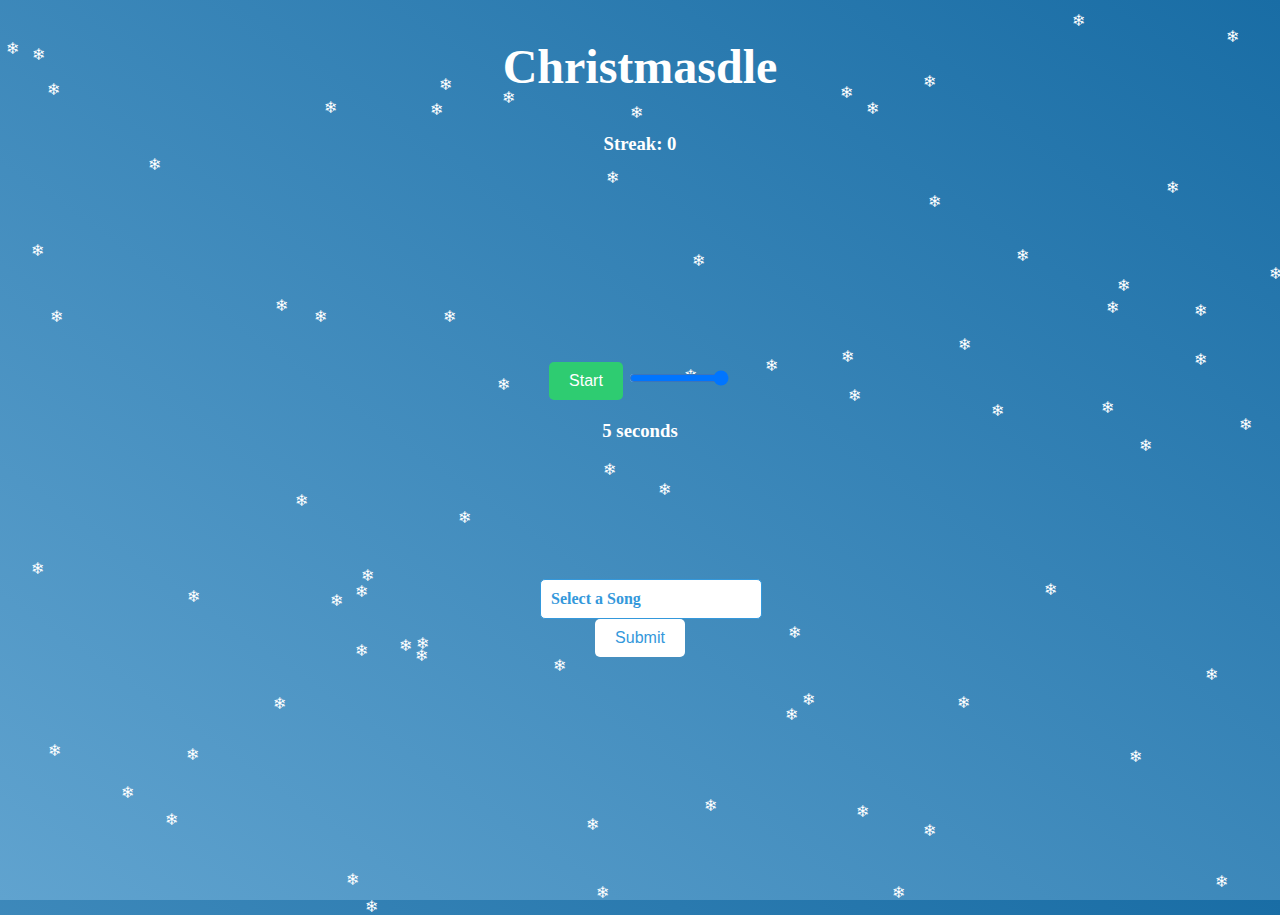
==== play.html @ de4a876a "Version v1" ====
<!DOCTYPE html>
<head>
  <meta charset="UTF-8">
  <meta name="viewport" content="width=device-width, initial-scale=1.0">
  <title>Play Page</title>
  <link rel="stylesheet" href="styles.css">
</head>
<body>
<div id="snowflakes"></div>
  <div id="container" class="play-container">
    <h1>Christmasdle</h1>
    <h3 id="streak">Streak: 0</h3>
  </div>
  <div id="container" class="audio-container">
    <div id="audioContainer">
        <button id="restartButton" class="controlButton">Start</button>
        <input type="range" id="volumeDial" min="0" max="1" step="0.1" value="1">
        <audio id="audioPlayer" type="audio/mp3"></audio>
      </div>
      <h3 id="timeBox"></h3>
  </div>
  <div id="container" class="select-container">
    <div class="customDropdown" id="songDropdown">
        <div class="dropdownButton" id="dropdown">Select a Song</div>
        <div class="dropdownContent">
          <a onclick="selectOption(this)">All I Want For Christmas Is You</a>
          <a onclick="selectOption(this)">Feliz Navidad</a>
          <a onclick="selectOption(this)">Frosty The Snowman</a>
          <a onclick="selectOption(this)">Here Comes Santa Claus</a>
          <a onclick="selectOption(this)">Holly Jolly Christmas</a>
          <a onclick="selectOption(this)">Its Beginning to Look a Lot Like Christmas</a>
          <a onclick="selectOption(this)">Jingle Bell Rock</a>
          <a onclick="selectOption(this)">Last Christmas</a>
          <a onclick="selectOption(this)">Let it Snow</a>
          <a onclick="selectOption(this)">Mistletoe</a>
          <a onclick="selectOption(this)">Rockin Around the Christmas Tree</a>
          <a onclick="selectOption(this)">Rudolph The Red Nosed Reindeer</a>
          <a onclick="selectOption(this)">Santa Tell Me</a>
          <a onclick="selectOption(this)">Snowman</a>
          <a onclick="selectOption(this)">Underneath The Tree</a>
          <a onclick="selectOption(this)">Wonderful Christmas Time</a>
        </div>
      </div>
      <button id="submitBtn" class="controlButton">Submit</button>
  
      <h3 type="text" id="textBox"></h3>
  </div>
  
  <script src="script.js"></script>
</body>
</html>
---- styles.css ----
body, html {
  height: 100%;
  margin: 0;
  overflow: hidden;
}

body {
    background-image: linear-gradient(to bottom left, #196da5, #60a3cf);
  }
  
  #container {
    display: flex;
    flex-direction: column;
    align-items: center;
    justify-content: center;
    height: 100vh;
    position: relative;
    z-index: 2;
  }
  
  h1 {
    color: #ffffff; /* White text color */
    font-size: 3em;
    margin-bottom: 20px;
    font-family: 'cursive';
  }

  h3 {
    color: #ffffff; /* White text color */
    font-family: 'cursive';
  }
  
  #button {
    padding: 15px 30px;
    font-size: 1.5em;
    background-color: #2ecc71; /* Green button color */
    color: #ffffff; /* White text color */
    text-decoration: none;
    border: none;
    cursor: pointer;
    border-radius: 5px;
    z-index: 2;
  }
  
  #snowflakes {
    position: absolute;
    top: 0;
    left: 0;
    pointer-events: none;
    width: 100%;
    height: 100%;
  }
  
  .snowflake {
    position: absolute;
    color: #ffffff; /* White snowflake color */
    font-size: 1em;
    line-height: 1em;
    z-index: 1;
  }

  
  #container.play-container {
    height: 20vh;
  }

  #container.audio-container {
    height: 50vh
  }
  
  #container.select-container {
    height: 0vh
  }

  #audioContainer {
    text-align: center;
  }

  .controlButton {
    padding: 10px 20px;
    font-size: 16px;
    cursor: pointer;
    border: none;
    border-radius: 5px;
  }

  #startButton {
    background-color: #3498db;
    color: #ffffff;
  }

  #pauseButton {
    background-color: #e74c3c;
    color: #ffffff;
  }

  #restartButton {
    background-color: #2ecc71;
    color: #ffffff;
  }

  #volumeDial {
    margin-top: 20px;
    width: 100px;
  }

  #songDropdown {
    font-size: 14px;
  }

  #submitBtn {
    color: #3498db;
    background-color: white;
  }

  #textBox {
    margin-top: 10px;
    width: 200px;
    font-size: 14px;
    background-color: transparent;
    border: none;
  }
  
  #timeBox {
    margin-top: 20px;
  }

  .customDropdown {
    position: relative;
    display: inline-block;
    width: 200px;
  }

  .dropdownButton {
    background-color: #ffffff;
    color: #3498db;
    border: 1px solid #3498db;
    padding: 10px;
    border-radius: 5px;
    width: 100%;
    text-align: left;
    font-size: 16px;
    font-weight: bold;
  }

  .dropdownContent {
    display: none;
    position: absolute;
    background-color: #ffffff;
    box-shadow: 0 8px 16px rgba(0, 0, 0, 0.2);
    z-index: 1;
    width: 100%;
    border-radius: 5px;
    max-height: 200px; /* Set the maximum height */
    overflow-y: auto; /* Enable vertical scrollbar if needed */
  }

  .dropdownContent a {
    color: #3498db;
    padding: 12px 16px;
    text-decoration: none;
    display: block;
    font-size: 14px;
    font-weight: bold;
  }

  .selectedOption {
    color: #3498db;
    font-weight: bold;
    margin-top: 10px;
  }

  .dropdownContent a:hover {
    background-color: #3498db;
    color: #ffffff;
  }

  /* Show the dropdown content when the dropdown button is hovered over */
  .customDropdown:hover .dropdownContent {
    display: block;
  }
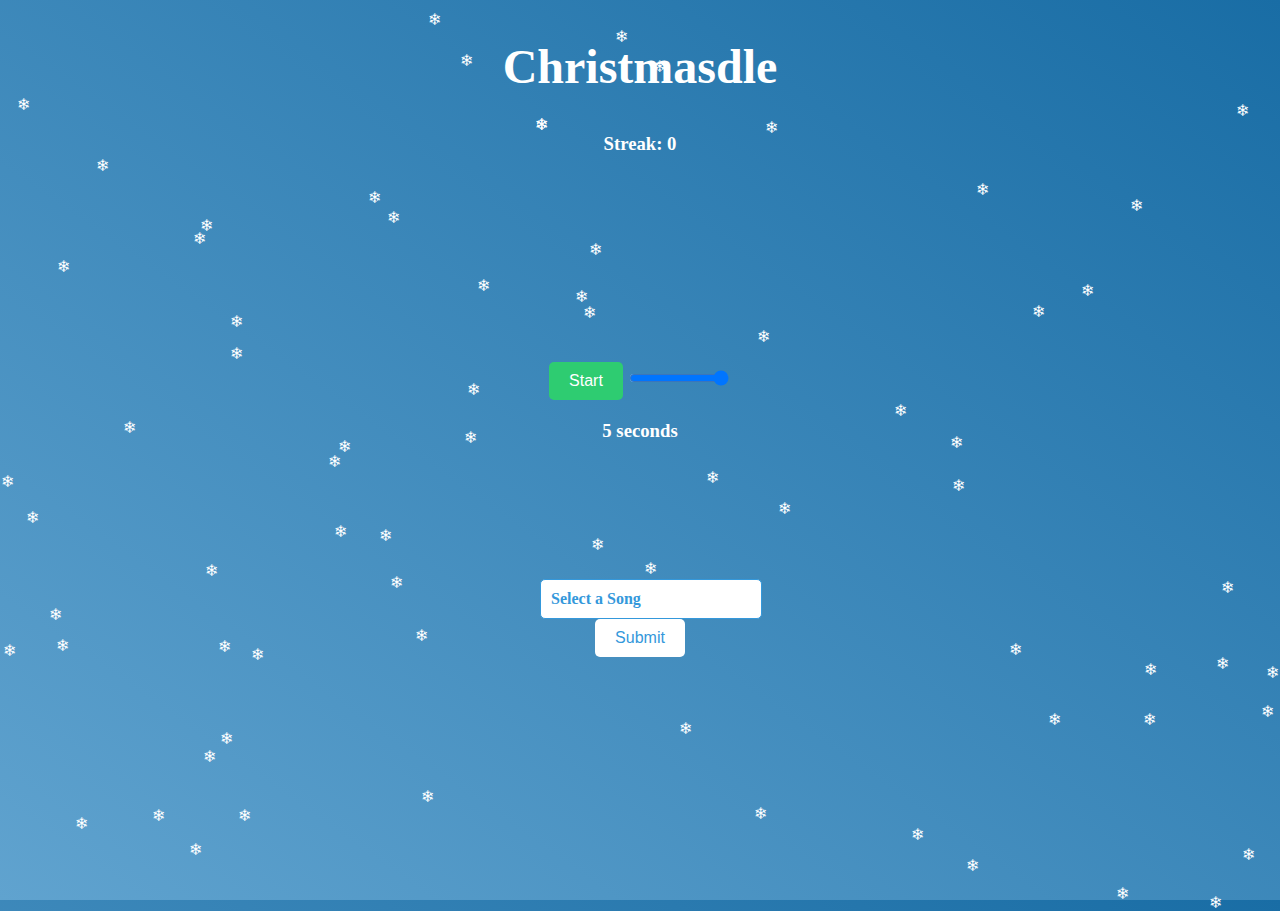
==== commit d60b79d8: "v1.0.2" ====
--- a/play.html
+++ b/play.html
@@ -6,6 +6,7 @@
   <link rel="stylesheet" href="styles.css">
 </head>
 <body>
+<div class="wrapper">
 <div id="snowflakes"></div>
   <div id="container" class="play-container">
     <h1>Christmasdle</h1>
@@ -47,5 +48,6 @@
   </div>
   
   <script src="script.js"></script>
+</div>
 </body>
 </html>
--- a/styles.css
+++ b/styles.css
@@ -19,22 +19,22 @@
   }
   
   h1 {
-    color: #ffffff; /* White text color */
+    color: #ffffff;
     font-size: 3em;
     margin-bottom: 20px;
     font-family: 'cursive';
   }
 
   h3 {
-    color: #ffffff; /* White text color */
+    color: #ffffff;
     font-family: 'cursive';
   }
   
   #button {
     padding: 15px 30px;
     font-size: 1.5em;
-    background-color: #2ecc71; /* Green button color */
-    color: #ffffff; /* White text color */
+    background-color: #2ecc71;
+    color: #ffffff;
     text-decoration: none;
     border: none;
     cursor: pointer;
@@ -53,7 +53,7 @@
   
   .snowflake {
     position: absolute;
-    color: #ffffff; /* White snowflake color */
+    color: #ffffff;
     font-size: 1em;
     line-height: 1em;
     z-index: 1;
@@ -151,8 +151,8 @@
     z-index: 1;
     width: 100%;
     border-radius: 5px;
-    max-height: 200px; /* Set the maximum height */
-    overflow-y: auto; /* Enable vertical scrollbar if needed */
+    max-height: 80vh;
+    overflow-y: auto;
   }
 
   .dropdownContent a {
@@ -175,7 +175,13 @@
     color: #ffffff;
   }
 
-  /* Show the dropdown content when the dropdown button is hovered over */
   .customDropdown:hover .dropdownContent {
     display: block;
+  }
+
+  .wrapper {
+    height: 100%;
+    display: flex;
+    flex-direction: column;
+    overflow: auto;
   }